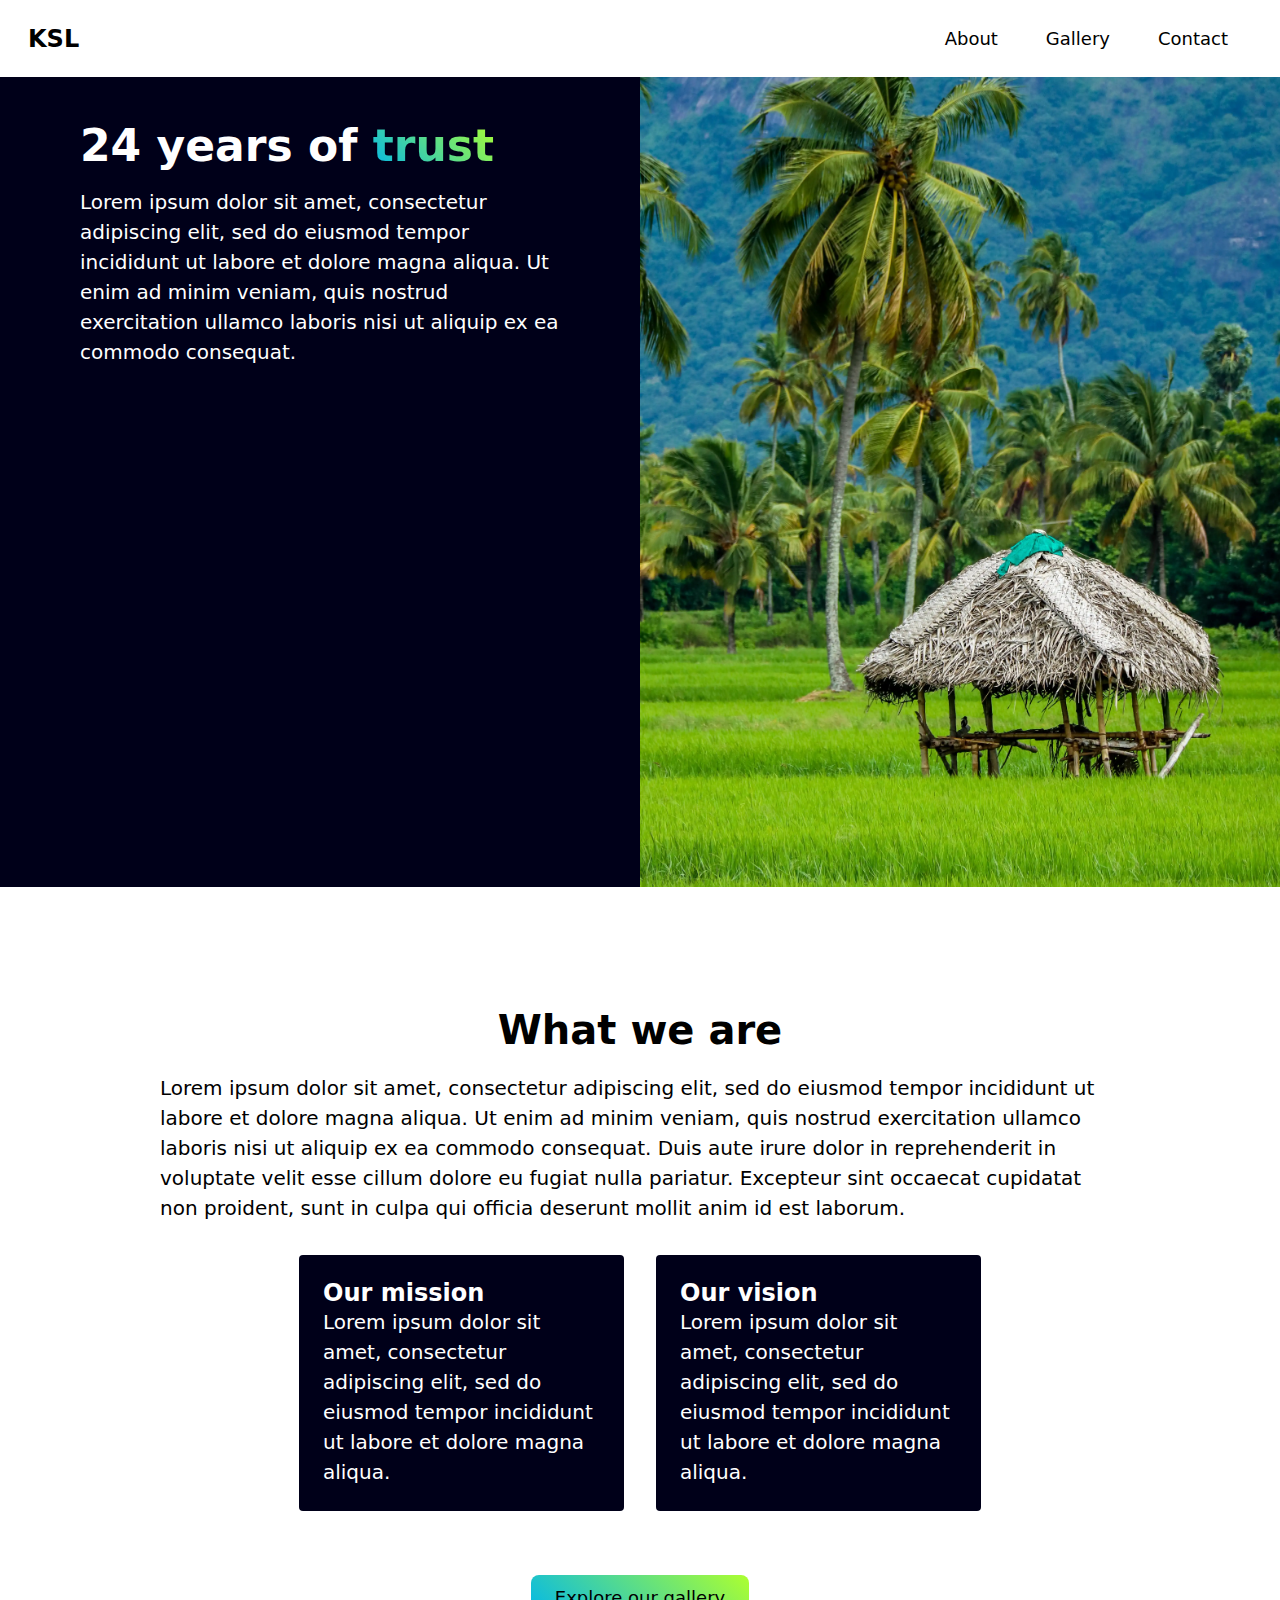
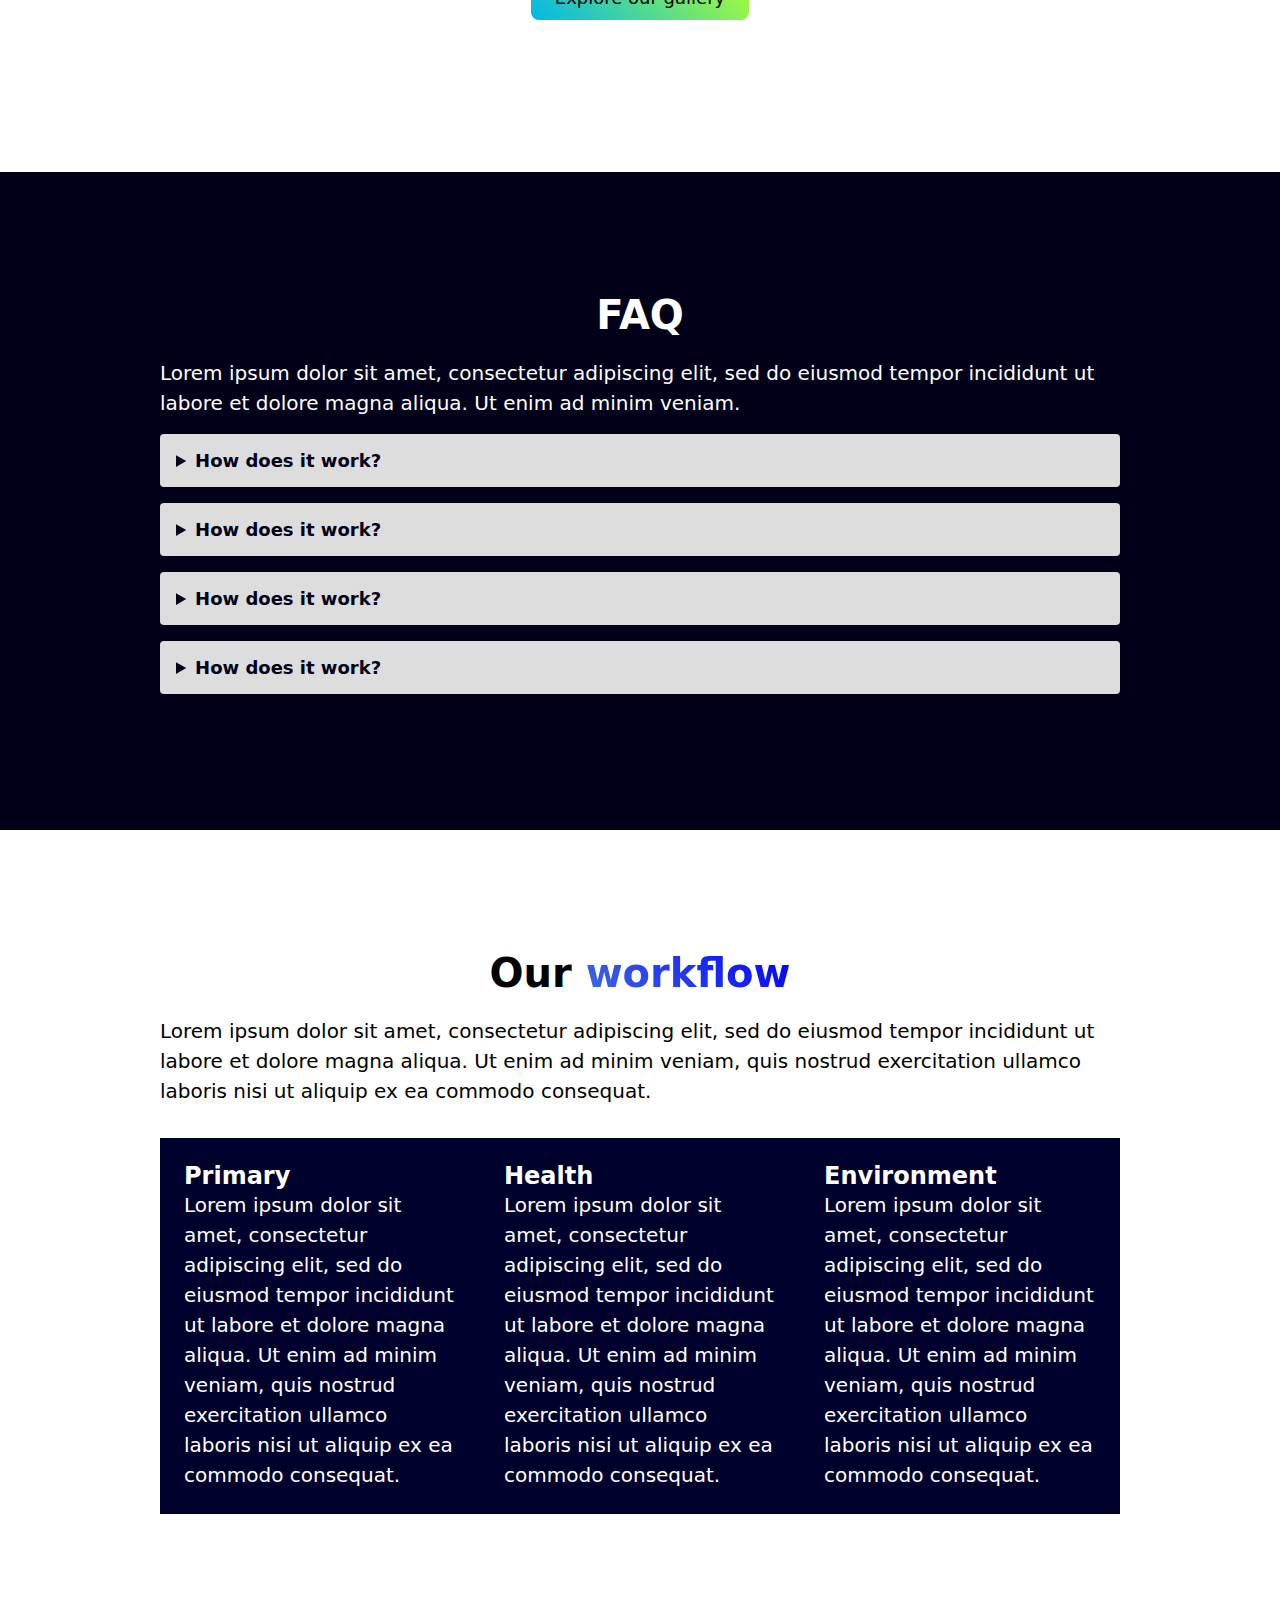
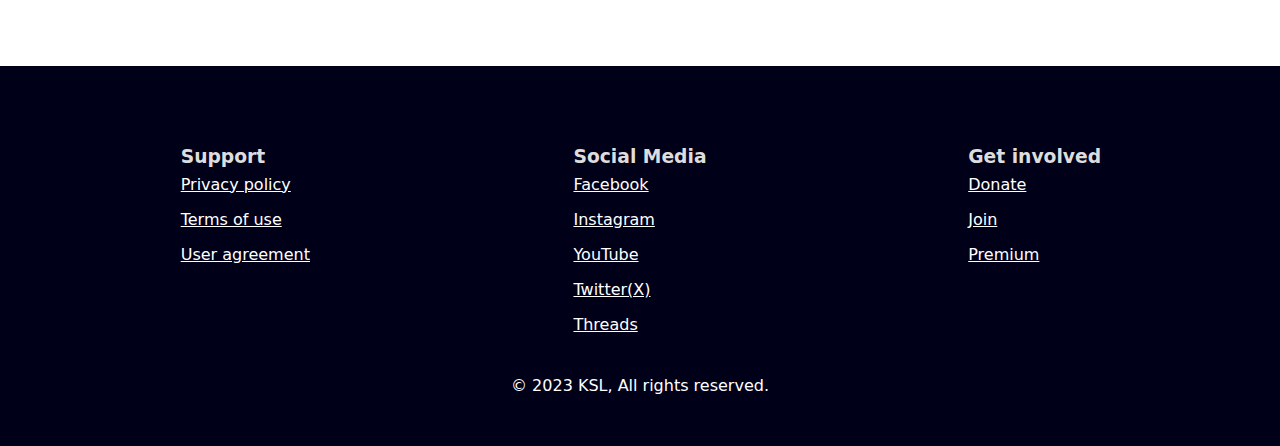
==== about.html @ 11c8d9db "initial commit" ====
<html>
  <head>
    <title>KSL | About page</title>
    <link rel="stylesheet" href="style.css" />
  </head>
  <body>
    <div class="hero">
      <div class="hero-grid">
        <article class="hero-text">
          <h1 class="hero-title">
            24 years of <span class="grd-1">trust</span>
          </h1>
          <p>
            Lorem ipsum dolor sit amet, consectetur adipiscing elit, sed do
            eiusmod tempor incididunt ut labore et dolore magna aliqua. Ut enim
            ad minim veniam, quis nostrud exercitation ullamco laboris nisi ut
            aliquip ex ea commodo consequat.
          </p>
        </article>
        <div class="hero-img">
          <nav class="nav">
            <a href="index.html" class="nav-brand">KSL</a>
            <ul class="nav-links">
              <li><a class="nav-link" href="about.html">About</a></li>
              <li><a class="nav-link" href="gallery.html">Gallery</a></li>
              <li><a class="nav-link" href="contact.html">Contact</a></li>
            </ul>
          </nav>
          <img src="img/4.webp" />
        </div>
      </div>
    </div>
    <section class="sect">
      <h1 class="sect-title">What we are</h1>
      <p class="sect-body">
        Lorem ipsum dolor sit amet, consectetur adipiscing elit, sed do eiusmod
        tempor incididunt ut labore et dolore magna aliqua. Ut enim ad minim
        veniam, quis nostrud exercitation ullamco laboris nisi ut aliquip ex ea
        commodo consequat. Duis aute irure dolor in reprehenderit in voluptate
        velit esse cillum dolore eu fugiat nulla pariatur. Excepteur sint
        occaecat cupidatat non proident, sunt in culpa qui officia deserunt
        mollit anim id est laborum.
      </p>
      <div class="about-flex">
        <article>
          <h2>Our mission</h2>
          <p>
            Lorem ipsum dolor sit amet, consectetur adipiscing elit, sed do
            eiusmod tempor incididunt ut labore et dolore magna aliqua.
          </p>
        </article>
        <article>
          <h2>Our vision</h2>
          <p>
            Lorem ipsum dolor sit amet, consectetur adipiscing elit, sed do
            eiusmod tempor incididunt ut labore et dolore magna aliqua.
          </p>
        </article>
      </div>
      <div class="btn-wrapper">
        <a class="btn" href="about.html">Explore our gallery</a>
      </div>
    </section>
    <section class="sect sect-dark">
      <h1 class="sect-title">FAQ</h1>
      <p class="sect-body">
        Lorem ipsum dolor sit amet, consectetur adipiscing elit, sed do eiusmod
        tempor incididunt ut labore et dolore magna aliqua. Ut enim ad minim
        veniam.
      </p>
      <details>
        <summary>How does it work?</summary>
        Lorem ipsum dolor sit amet, consectetur adipiscing elit, sed do eiusmod
        tempor incididunt ut labore et dolore magna aliqua. Ut enim ad minim
        veniam.
      </details>
      <details>
        <summary>How does it work?</summary>
        Lorem ipsum dolor sit amet, consectetur adipiscing elit, sed do eiusmod
        tempor incididunt ut labore et dolore magna aliqua. Ut enim ad minim
        veniam.
      </details>
      <details>
        <summary>How does it work?</summary>
        Lorem ipsum dolor sit amet, consectetur adipiscing elit, sed do eiusmod
        tempor incididunt ut labore et dolore magna aliqua. Ut enim ad minim
        veniam.
      </details>
      <details>
        <summary>How does it work?</summary>
        Lorem ipsum dolor sit amet, consectetur adipiscing elit, sed do eiusmod
        tempor incididunt ut labore et dolore magna aliqua. Ut enim ad minim
        veniam.
      </details>
    </section>
    <section class="sect">
      <h1 class="sect-title">Our <span class="grd-2">workflow</span></h1>
      <p class="sect-body">
        Lorem ipsum dolor sit amet, consectetur adipiscing elit, sed do eiusmod
        tempor incididunt ut labore et dolore magna aliqua. Ut enim ad minim
        veniam, quis nostrud exercitation ullamco laboris nisi ut aliquip ex ea
        commodo consequat.
      </p>
      <div class="flex-grp">
        <article class="flex-item">
          <h2>Primary</h2>
          <p>
            Lorem ipsum dolor sit amet, consectetur adipiscing elit, sed do
            eiusmod tempor incididunt ut labore et dolore magna aliqua. Ut enim
            ad minim veniam, quis nostrud exercitation ullamco laboris nisi ut
            aliquip ex ea commodo consequat.
          </p>
        </article>
        <article class="flex-item">
          <h2>Health</h2>
          <p>
            Lorem ipsum dolor sit amet, consectetur adipiscing elit, sed do
            eiusmod tempor incididunt ut labore et dolore magna aliqua. Ut enim
            ad minim veniam, quis nostrud exercitation ullamco laboris nisi ut
            aliquip ex ea commodo consequat.
          </p>
        </article>
        <article class="flex-item">
          <h2>Environment</h2>
          <p>
            Lorem ipsum dolor sit amet, consectetur adipiscing elit, sed do
            eiusmod tempor incididunt ut labore et dolore magna aliqua. Ut enim
            ad minim veniam, quis nostrud exercitation ullamco laboris nisi ut
            aliquip ex ea commodo consequat.
          </p>
        </article>
      </div>
    </section>
    <footer>
      <nav class="footer-grid">
        <article>
          <h3>Support</h3>
          <ul class="foot-links">
            <li><a class="foot-link" href="#">Privacy policy</a></li>
            <li><a class="foot-link" href="#">Terms of use</a></li>
            <li><a class="foot-link" href="#">User agreement</a></li>
          </ul>
        </article>
        <article>
          <h3>Social Media</h3>
          <ul class="foot-links">
            <li><a class="foot-link" href="#">Facebook</a></li>
            <li><a class="foot-link" href="#">Instagram</a></li>
            <li><a class="foot-link" href="#">YouTube</a></li>
            <li><a class="foot-link" href="#">Twitter(X)</a></li>
            <li><a class="foot-link" href="#">Threads</a></li>
          </ul>
        </article>
        <article>
          <h3>Get involved</h3>
          <ul class="foot-links">
            <li><a class="foot-link" href="#">Donate</a></li>
            <li><a class="foot-link" href="#">Join</a></li>
            <li><a class="foot-link" href="#">Premium</a></li>
          </ul>
        </article>
      </nav>
      <p class="foot-main">&copy; 2023 KSL, All rights reserved.</p>
    </footer>
  </body>
</html>
---- style.css ----
* {
  font-family: system-ui, sans-serif;
  margin: 0;
  padding: 0;
  box-sizing: border-box;
}

p {
  line-height: 1.5;
  font-size: 1.25rem;
}

.hero {
  max-height: 98.5vh;
  overflow: hidden;
  position: relative;
}

.hero-grid {
  display: grid;
  grid-template-columns: 1fr 1fr;
}

.hero-grid article {
  padding: 7.5rem 5rem;
  background: rgb(0, 0, 25);
  color: white;
}

.grd-1 {
  color: transparent;
  -webkit-background-clip: text;
  background-clip: text;
  background-image: linear-gradient(45deg, rgb(0, 183, 235), greenyellow);
}
.grd-2 {
  color: transparent;
  -webkit-background-clip: text;
  background-clip: text;
  background-image: linear-gradient(45deg, royalblue, blue);
}

.hero-img {
  overflow: hidden;
}

.nav {
  display: flex;
  padding: 1rem 1.75rem;
  justify-content: space-between;
  align-items: center;
  background: white;
  z-index: 99;
  list-style: none;
  position: fixed;
  width: 100%;
  left: 0;
  top: 0;
}

.nav-brand {
  text-decoration: none;
  color: black;
  font-weight: bolder;
  font-size: 1.5rem;
}

.nav-links {
  display: flex;
  list-style: none;
}

.nav-link {
  text-decoration: none;
  color: black;
  padding: 0.75rem 1.5rem;
  border-radius: 3rem;
  font-weight: 500;
  font-size: 1.125rem;
  display: block;
}

.nav-link:hover {
  color: white;
  text-decoration: underline;
  background: black;
}

.hero-title {
  font-size: 2.75rem;
  margin-bottom: 1rem;
}

.hero-img img {
  max-width: 50rem;
}

.hero-grid article p {
  font-weight: 300;
}

.sect {
  padding: 7.5rem 10rem;
}

.sect-dark {
  color: white;
  background: rgb(0, 0, 25);
}

.sect-title {
  text-align: center;
  font-size: 2.5rem;
  margin-bottom: 1.25rem;
}

.sect-body {
  font-size: 1.25rem;
}

.btn-wrapper {
  display: flex;
  justify-content: center;
  align-items: center;
  padding: 2rem;
}

.btn {
  padding: 0.75rem 1.5rem;
  border-radius: 0.5rem;
  border: none;
  color: black;
  font-weight: 500;
  font-size: 1.125rem;
  background: linear-gradient(45deg, rgb(0, 183, 235), greenyellow);
  text-decoration: none;
  display: block;
  cursor: pointer;
}

.btn:hover {
  text-decoration: underline;
  opacity: 0.8;
}

.img-flex {
  display: flex;
  justify-content: center;
  align-items: center;
  padding: 2rem 0;
}

.img-item {
  height: 250px;
  max-width: 250px;
  overflow: hidden;
  display: flex;
  justify-content: center;
  align-items: center;
}

.img-item img {
  transition: 300ms ease;
  max-width: 40rem;
}

.img-item:hover img {
  scale: 1.125;
}

footer {
  background: rgb(0, 0, 25);
  padding: 3rem;
}

.footer-grid {
  display: grid;
  color: #ddd;
  grid-template-columns: 1fr 1fr 1fr;
  justify-items: center;
  padding: 2rem 0;
}

.foot-links {
  list-style: none;
}

.foot-link {
  text-decoration: underline;
  color: white;
  display: inline-block;
  margin: 0.5rem 0;
}

.foot-link:hover {
  opacity: 0.75;
  text-decoration: none;
}

.foot-main {
  color: white;
  font-size: 1rem;
  text-align: center;
}

details {
  padding: 0.5rem 1rem;
  background: #ddd;
  margin: 1rem 0;
  font-size: 1.125rem;
  color: rgb(0, 0, 25);
  border-radius: 0.25rem;
}

summary {
  cursor: pointer;
  user-select: none;
  font-weight: 600;
  margin: 0.5rem 0;
}

.about-flex {
  padding: 2rem;
  gap: 2rem;
  display: flex;
  justify-content: center;
}

.about-flex article {
  border-radius: 0.25rem;
  background: rgb(0, 0, 25);
  color: white;
  padding: 1.5rem;
  max-width: 325px;
}

.about-flex article:hover {
  background: rgb(0, 0, 45);
}

.flex-grp {
  display: flex;
  justify-content: center;
  align-items: stretch;
  padding: 2rem 0;
}

.flex-item {
  width: 325px;
  color: white;
  padding: 1.5rem;
  transition: 500ms ease;
  background: rgb(0, 0, 45);
}

.flex-item:hover {
  width: 350px;
  background: rgb(0, 0, 25);
}

.contact {
  display: grid;
  grid-template-columns: 1fr 1fr 1fr;
  justify-items: center;
  margin: 4rem 0;
}

.contact article h1 {
  font-size: 2.5rem;
  font-weight: 300;
  margin-bottom: 0.75rem;
  color: rgb(0, 0, 45);
}

input,
textarea {
  font-size: 1.125rem;
  padding: 0.75rem 1rem;
  display: block;
  margin: 1rem 0;
  width: 30rem;
}

textarea {
  height: 15rem;
}

.gallery {
  display: grid;
  grid-template-columns: 2fr 2fr 3fr;
  grid-template-rows: 300px 350px 300px;
  gap: 1rem;
  padding: 2rem 0;
}

.glr-item {
  overflow: hidden;
  border-radius: 0.5rem;
}
.glr-item img {
  max-width: 40rem;
  transition: 300ms ease;
}

.glr-item:hover img {
  scale: 1.125;
}
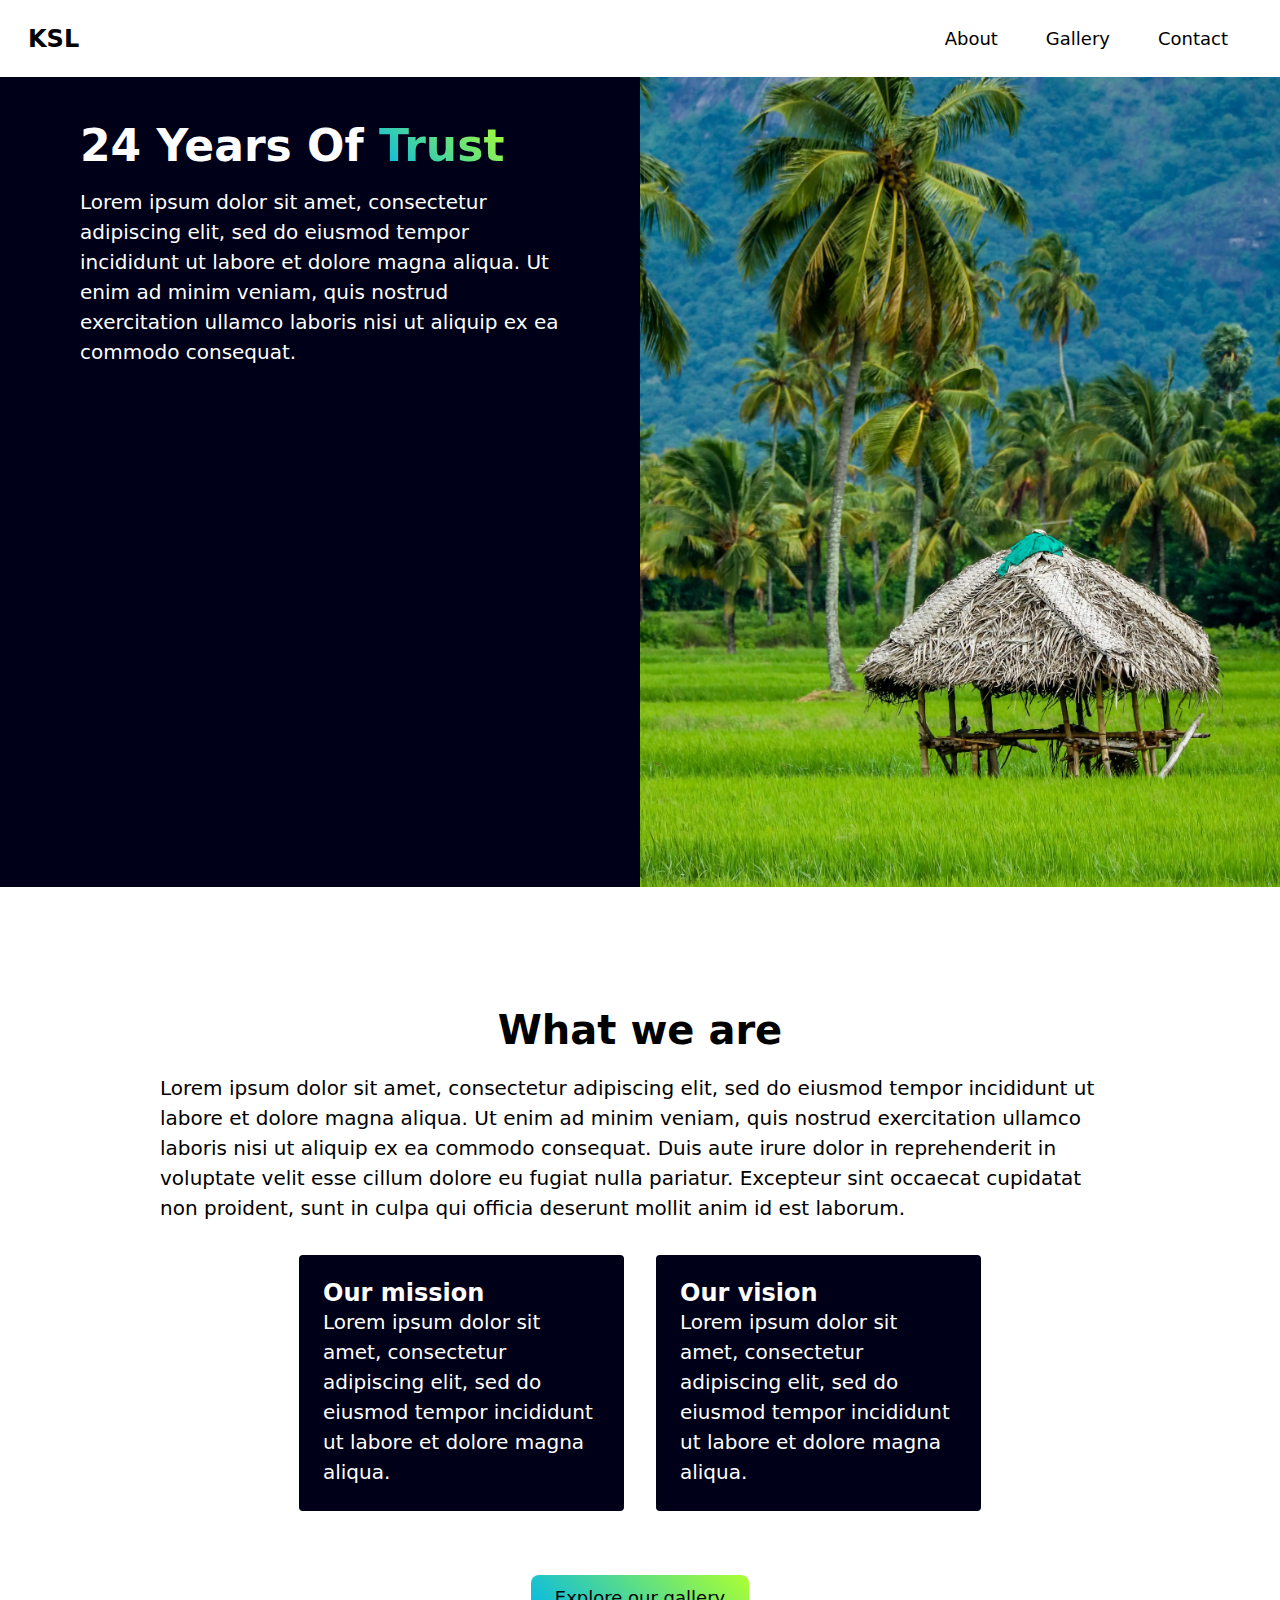
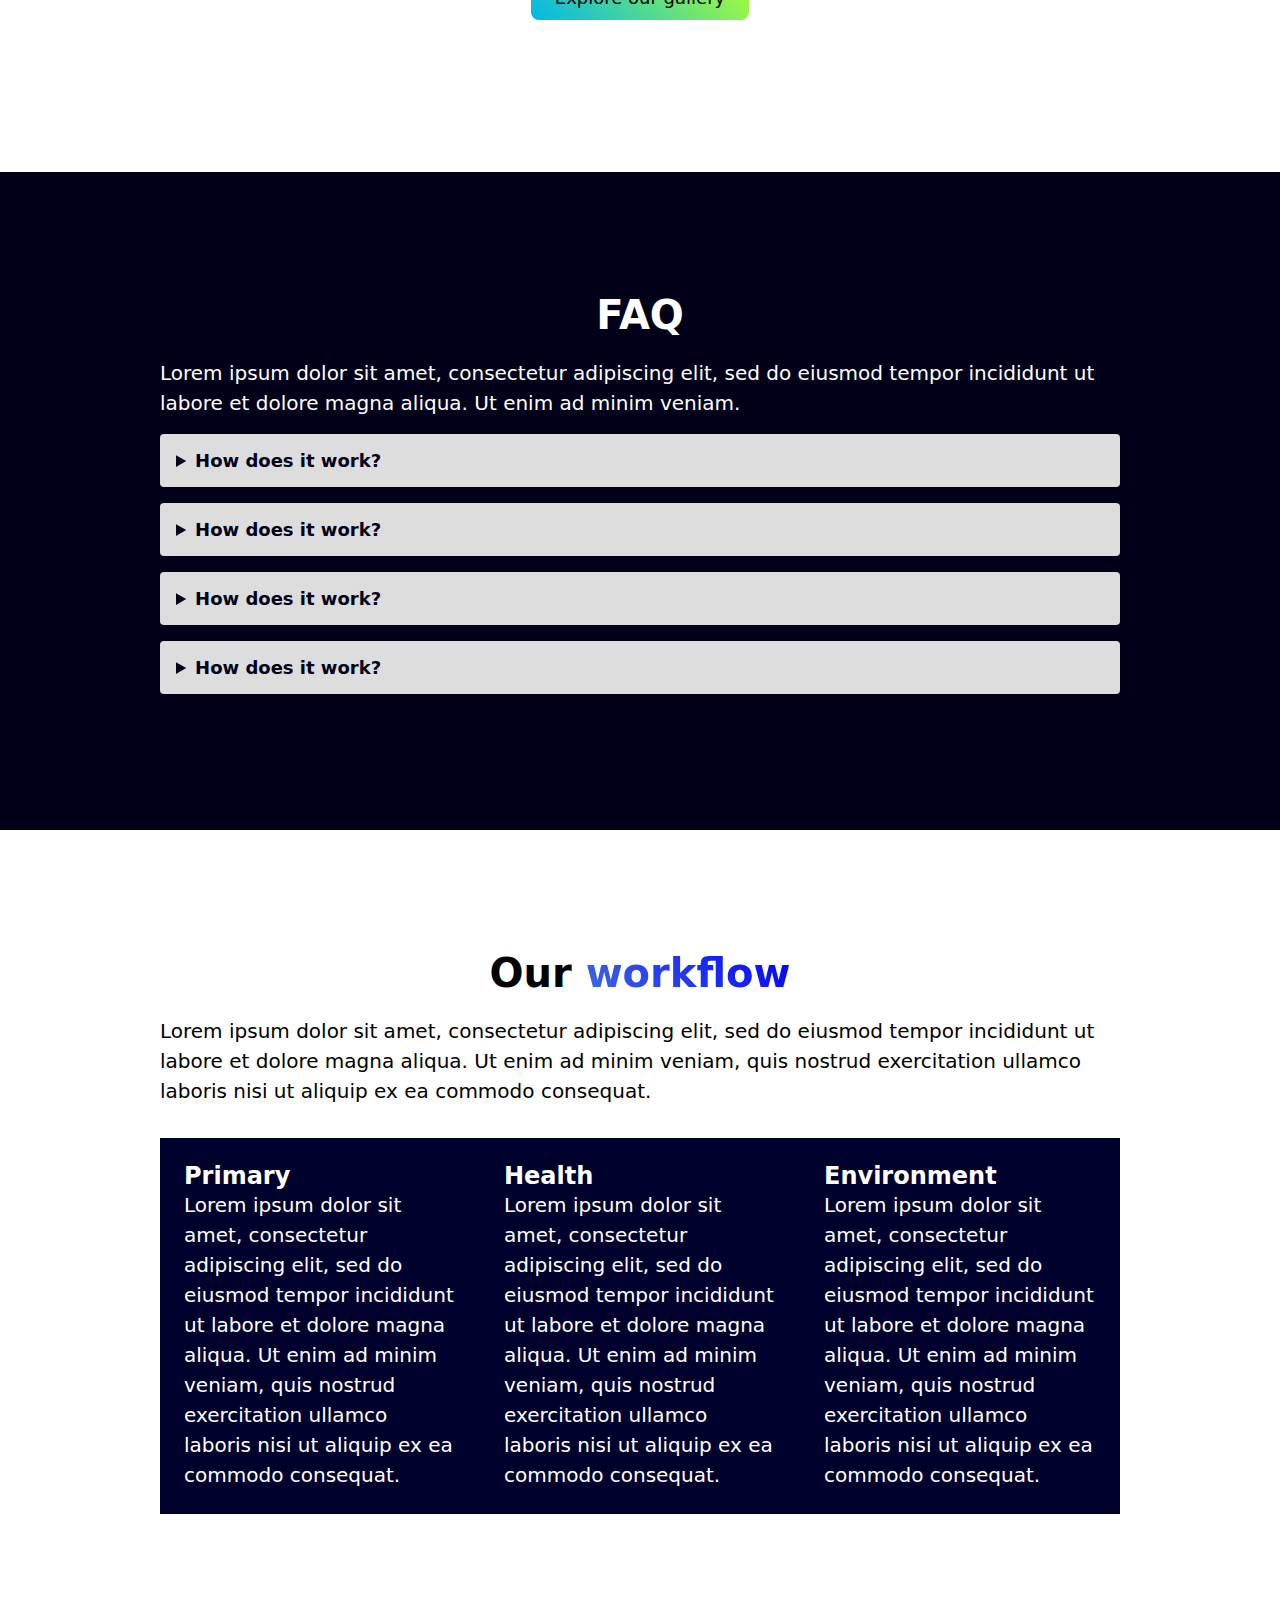
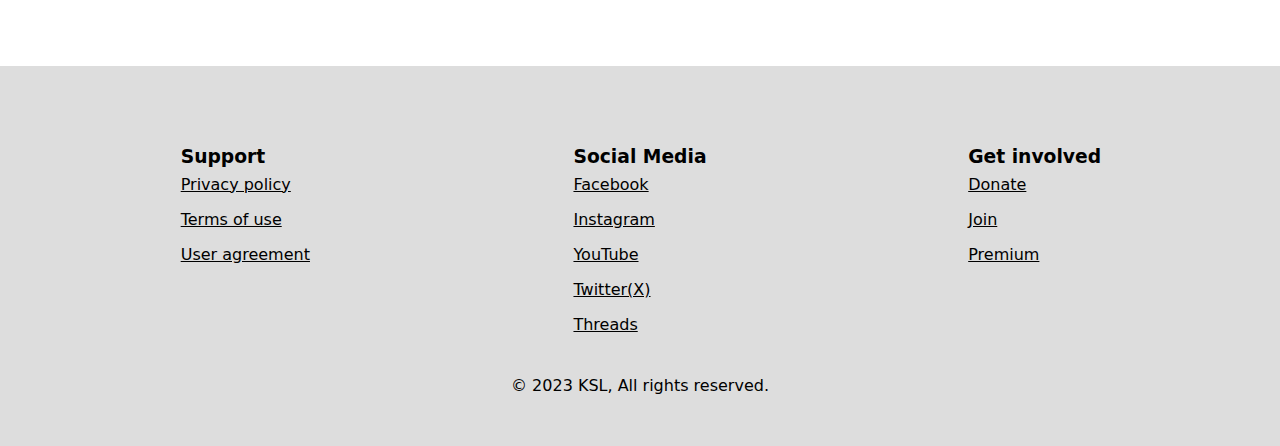
==== commit 94631815: "added DOCTYPE to all pages" ====
--- a/about.html
+++ b/about.html
@@ -1,4 +1,5 @@
-<html>
+<!DOCTYPE html>
+<html lang="en">
   <head>
     <title>KSL | About page</title>
     <link rel="stylesheet" href="style.css" />
--- a/style.css
+++ b/style.css
@@ -83,12 +83,14 @@
 .nav-link:hover {
   color: white;
   text-decoration: underline;
+  text-decoration-thickness: 2px;
   background: black;
 }
 
 .hero-title {
   font-size: 2.75rem;
   margin-bottom: 1rem;
+  text-transform: capitalize;
 }
 
 .hero-img img {
@@ -140,6 +142,7 @@
 
 .btn:hover {
   text-decoration: underline;
+  text-decoration-thickness: 2px;
   opacity: 0.8;
 }
 
@@ -169,13 +172,13 @@
 }
 
 footer {
-  background: rgb(0, 0, 25);
+  background: #ddd;
   padding: 3rem;
 }
 
 .footer-grid {
   display: grid;
-  color: #ddd;
+  color: black;
   grid-template-columns: 1fr 1fr 1fr;
   justify-items: center;
   padding: 2rem 0;
@@ -187,7 +190,7 @@
 
 .foot-link {
   text-decoration: underline;
-  color: white;
+  color: black;
   display: inline-block;
   margin: 0.5rem 0;
 }
@@ -198,7 +201,7 @@
 }
 
 .foot-main {
-  color: white;
+  color: black;
   font-size: 1rem;
   text-align: center;
 }
@@ -305,3 +308,26 @@
 .glr-item:hover img {
   scale: 1.125;
 }
+
+.sect-cols {
+  padding: 6rem;
+  display: grid;
+  grid-template-columns: repeat(2, 1fr);
+}
+
+.sect-cols article * {
+  text-align: left;
+}
+
+.sect-cols picture {
+  display: flex;
+  max-width: auto;
+  justify-content: center;
+  align-items: center;
+  overflow: hidden;
+}
+
+.sect-cols picture img {
+  border-radius: 0.5rem;
+  max-width: 35rem;
+}
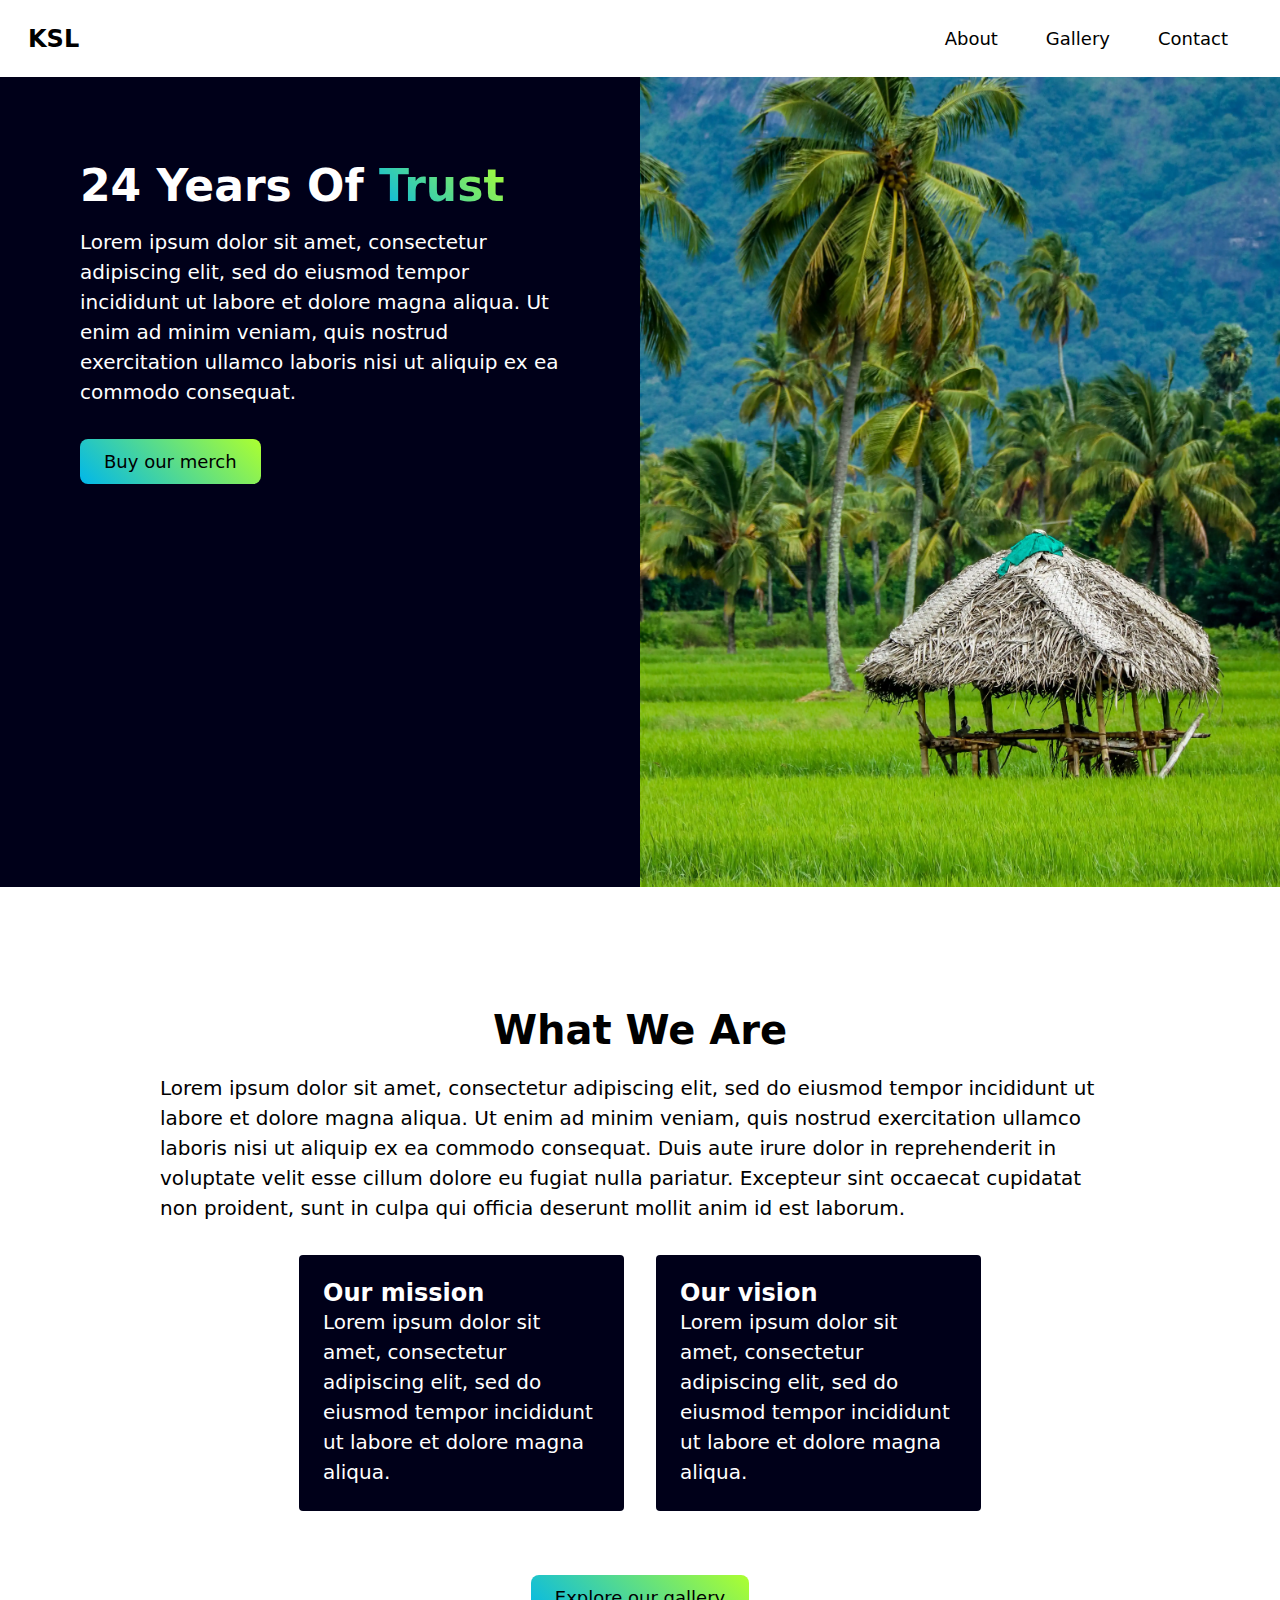
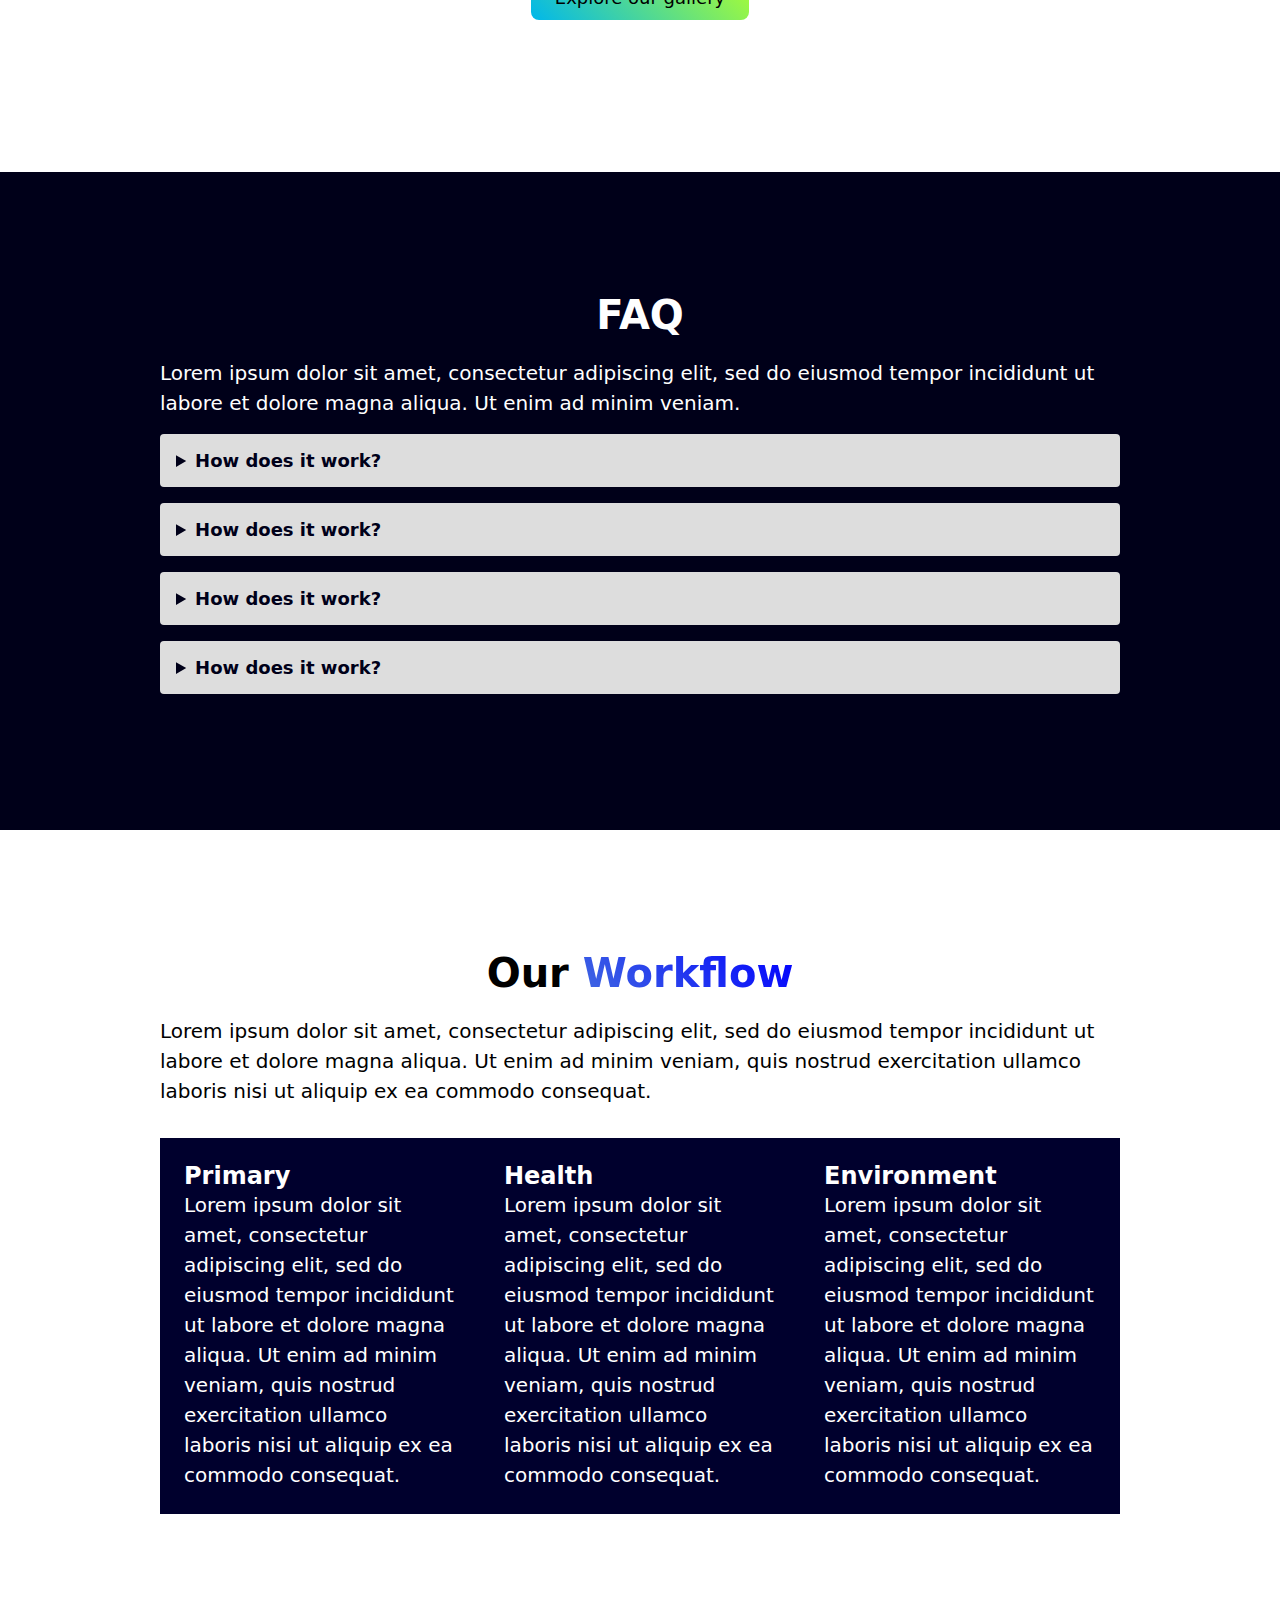
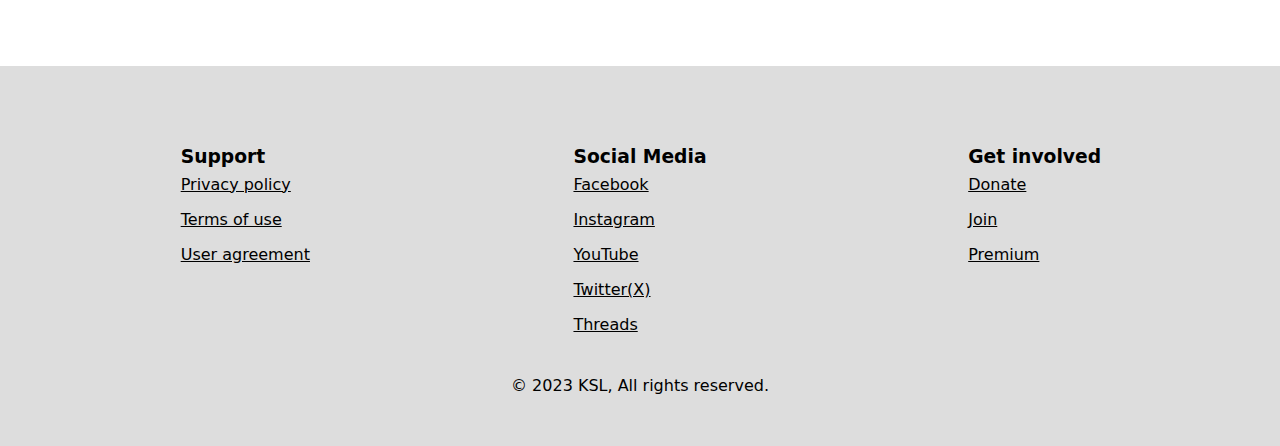
==== commit fa58f756: "slight changes" ====
--- a/about.html
+++ b/about.html
@@ -17,6 +17,12 @@
             ad minim veniam, quis nostrud exercitation ullamco laboris nisi ut
             aliquip ex ea commodo consequat.
           </p>
+          <div
+            class="btn-wrapper"
+            style="justify-content: start; padding-left: 0"
+          >
+            <a href="#" class="btn">Buy our merch</a>
+          </div>
         </article>
         <div class="hero-img">
           <nav class="nav">
--- a/style.css
+++ b/style.css
@@ -22,7 +22,7 @@
 }
 
 .hero-grid article {
-  padding: 7.5rem 5rem;
+  padding: 25% 5rem;
   background: rgb(0, 0, 25);
   color: white;
 }
@@ -111,6 +111,7 @@
 }
 
 .sect-title {
+  text-transform: capitalize;
   text-align: center;
   font-size: 2.5rem;
   margin-bottom: 1.25rem;
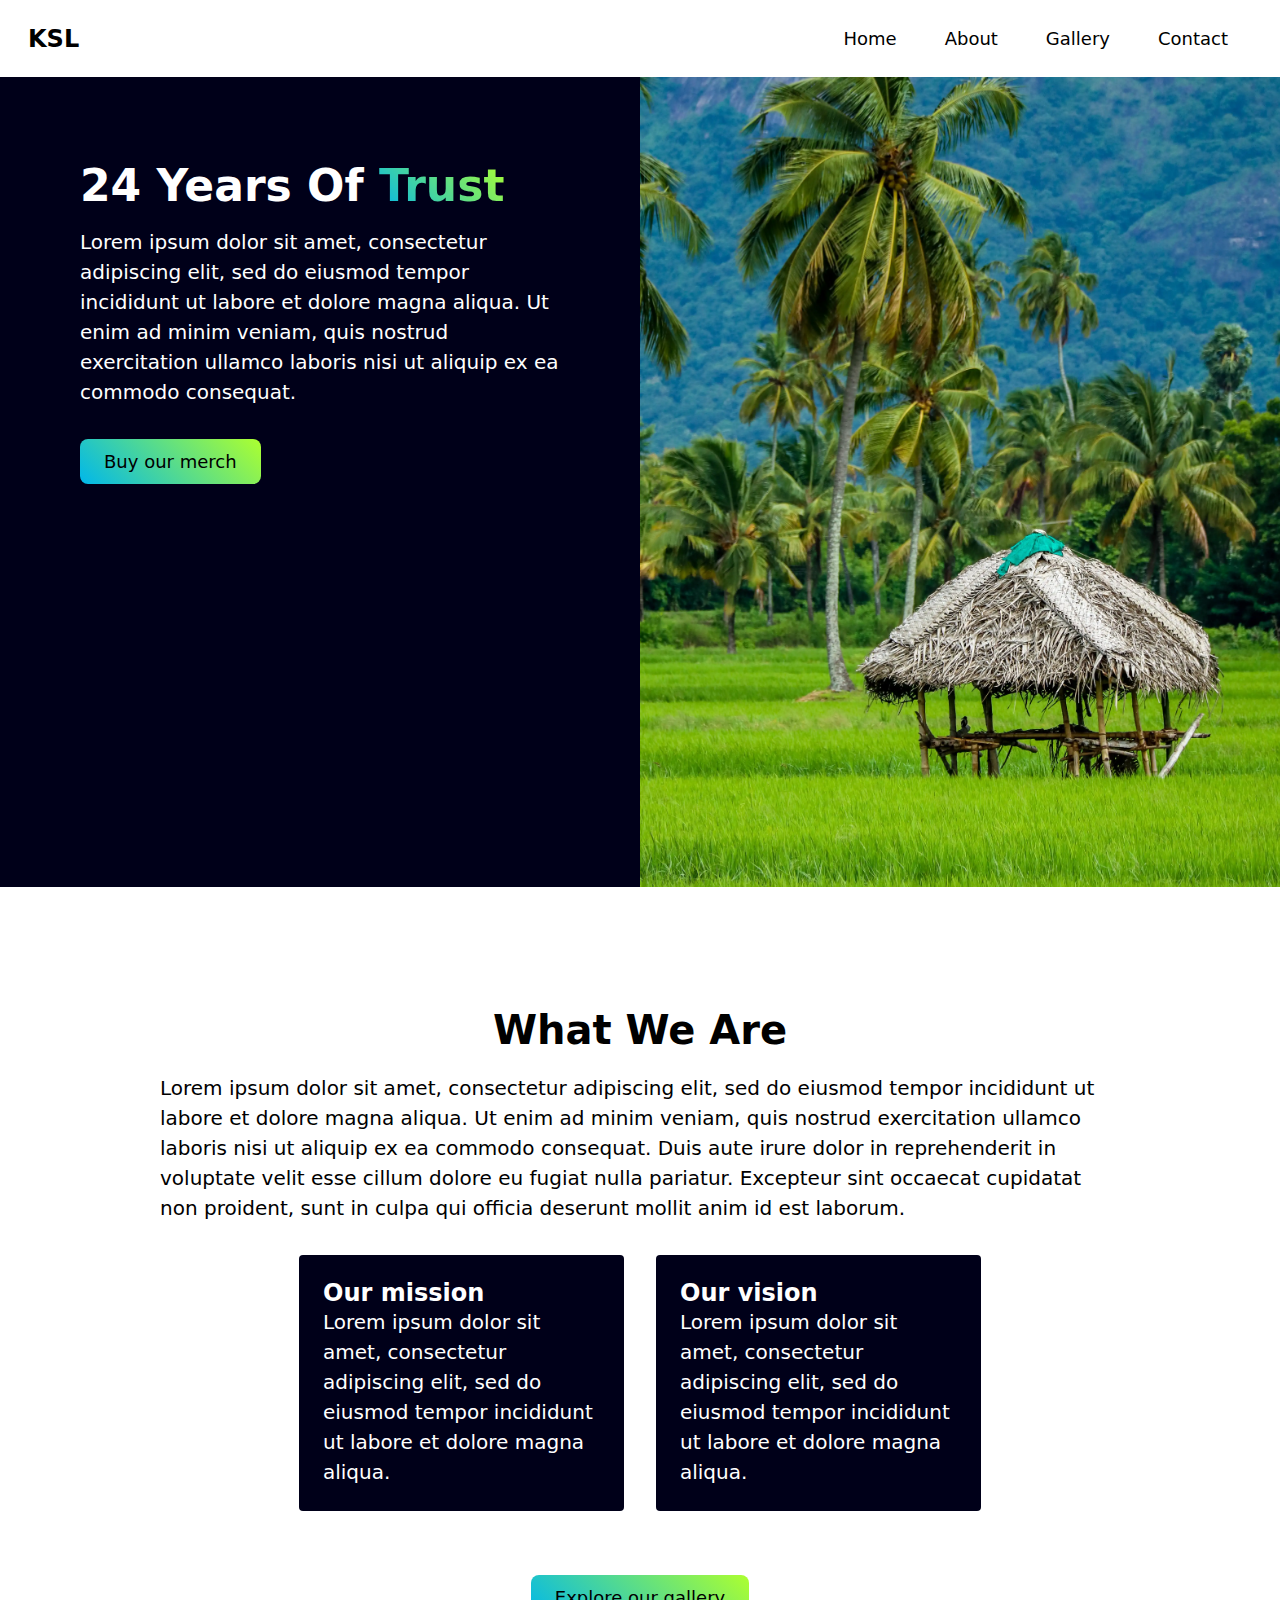
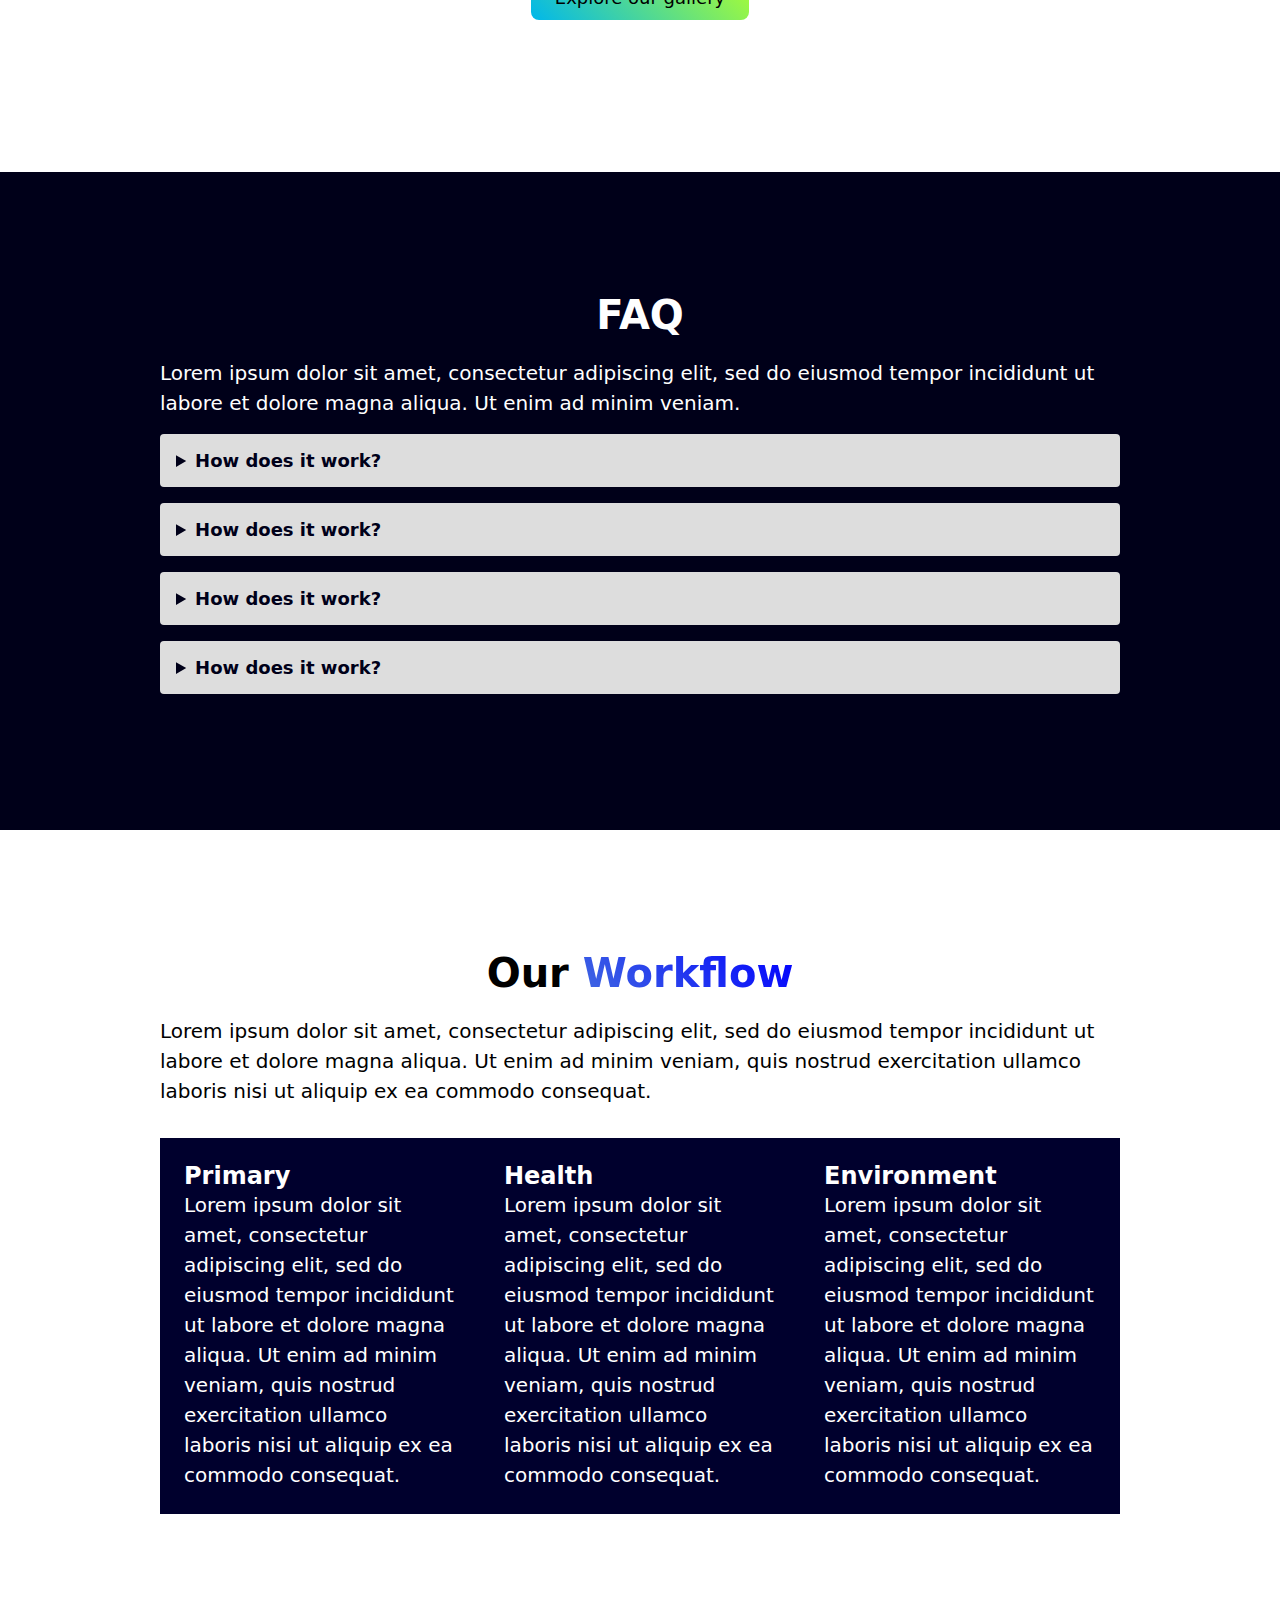
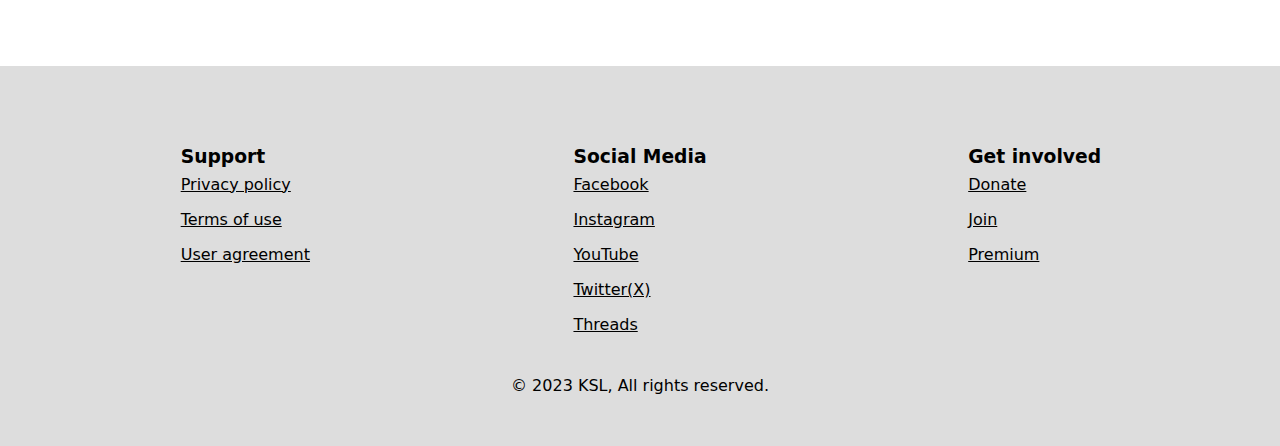
==== commit 765f2501: "changed lots of stuff" ====
--- a/about.html
+++ b/about.html
@@ -28,6 +28,7 @@
           <nav class="nav">
             <a href="index.html" class="nav-brand">KSL</a>
             <ul class="nav-links">
+              <li><a class="nav-link" href="index.html">Home</a></li>
               <li><a class="nav-link" href="about.html">About</a></li>
               <li><a class="nav-link" href="gallery.html">Gallery</a></li>
               <li><a class="nav-link" href="contact.html">Contact</a></li>
--- a/style.css
+++ b/style.css
@@ -151,7 +151,7 @@
   display: flex;
   justify-content: center;
   align-items: center;
-  padding: 2rem 0;
+  padding: 3.5rem 0;
 }
 
 .img-item {
@@ -294,11 +294,14 @@
   grid-template-columns: 2fr 2fr 3fr;
   grid-template-rows: 300px 350px 300px;
   gap: 1rem;
-  padding: 2rem 0;
+  padding: 3.5rem 0;
 }
 
 .glr-item {
   overflow: hidden;
+  display: flex;
+  justify-content: center;
+  align-items: center;
   border-radius: 0.5rem;
 }
 .glr-item img {
@@ -332,3 +335,31 @@
   border-radius: 0.5rem;
   max-width: 35rem;
 }
+
+/* newly added flex about section */
+.about-grid-wrapper {
+  display: grid;
+  grid-template-columns: repeat(3, 1fr);
+  justify-items: center;
+  padding: 3rem 0;
+  gap: 1rem;
+}
+
+.about-grid-item {
+  border: 2px solid rgb(100, 100, 105);
+  color: rgb(0, 0, 125);
+  padding: 1.75rem;
+}
+
+.about-item-title {
+  font-size: 1.5rem;
+  font-weight: 300;
+  color: rgb(0, 0, 25);
+  text-align: center;
+  margin-bottom: 0.5rem;
+  text-transform: uppercase;
+}
+
+hr {
+  margin: 0.5rem 0;
+}
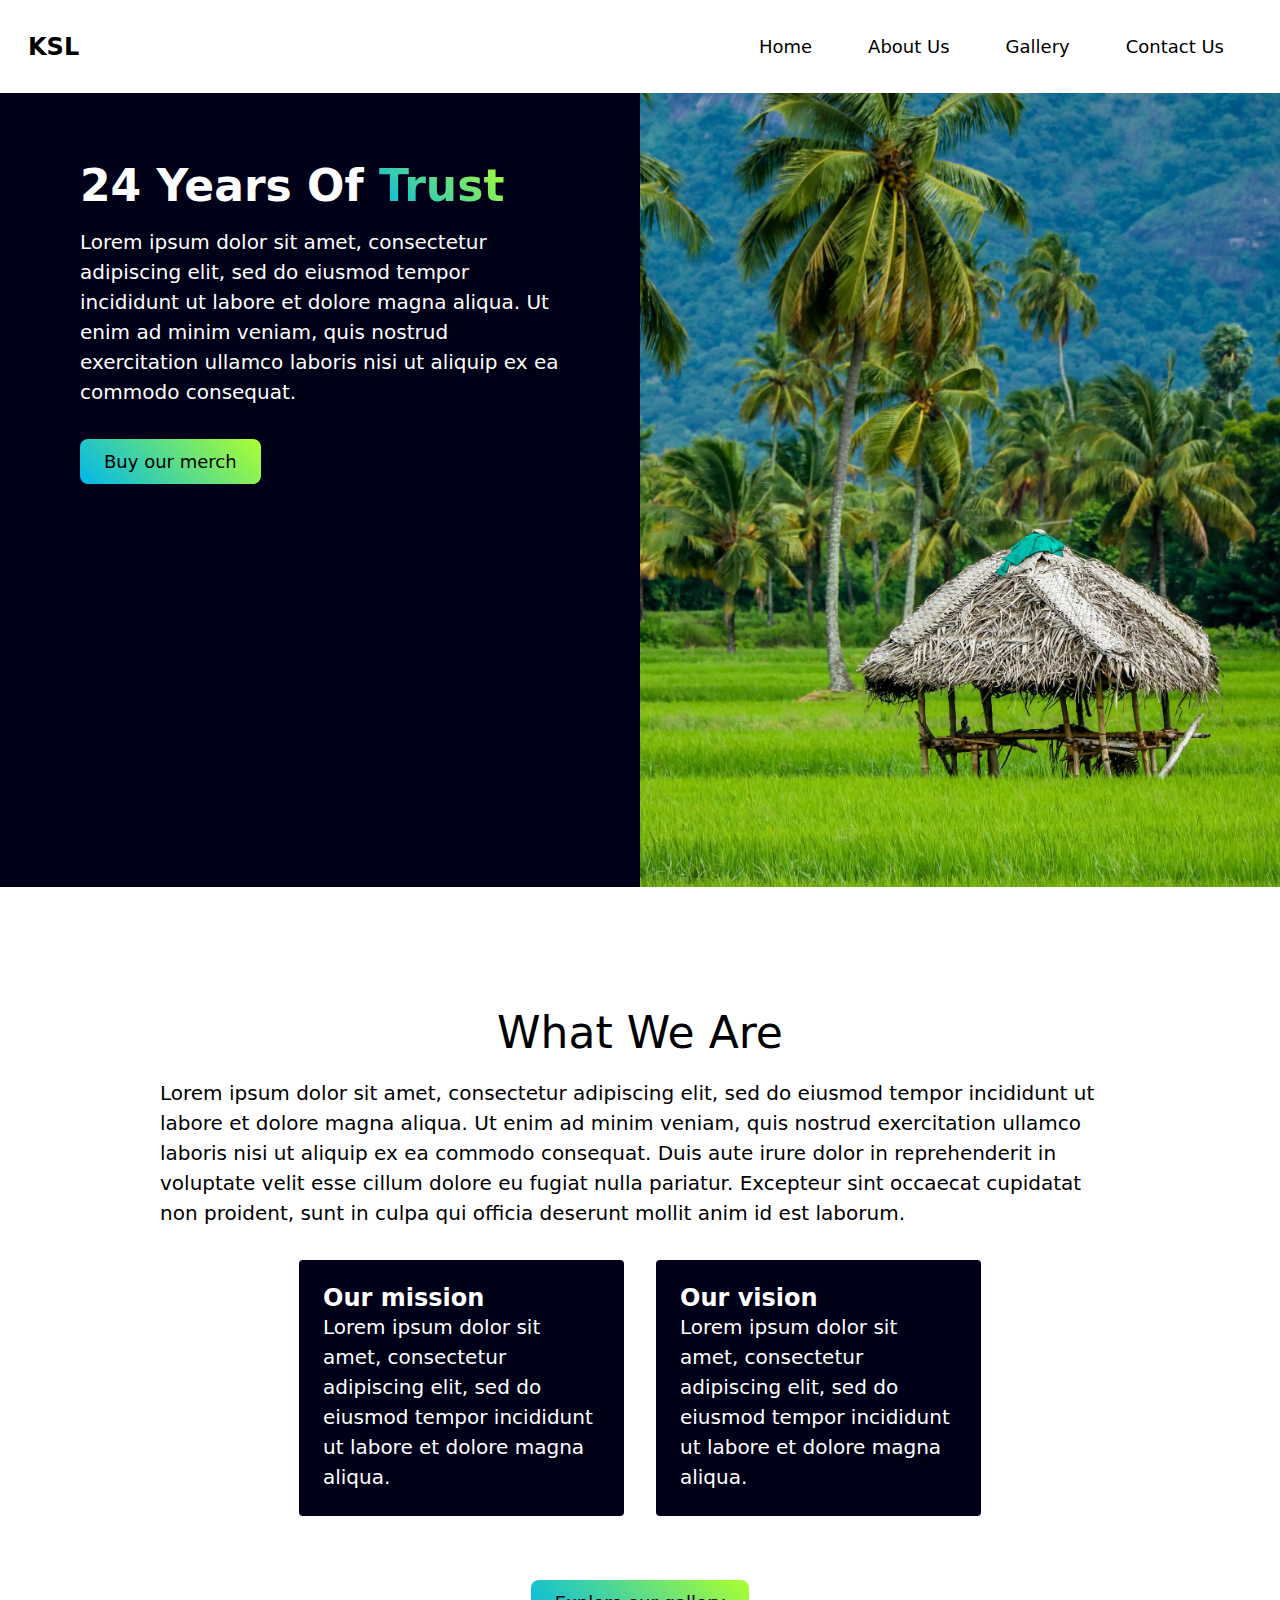
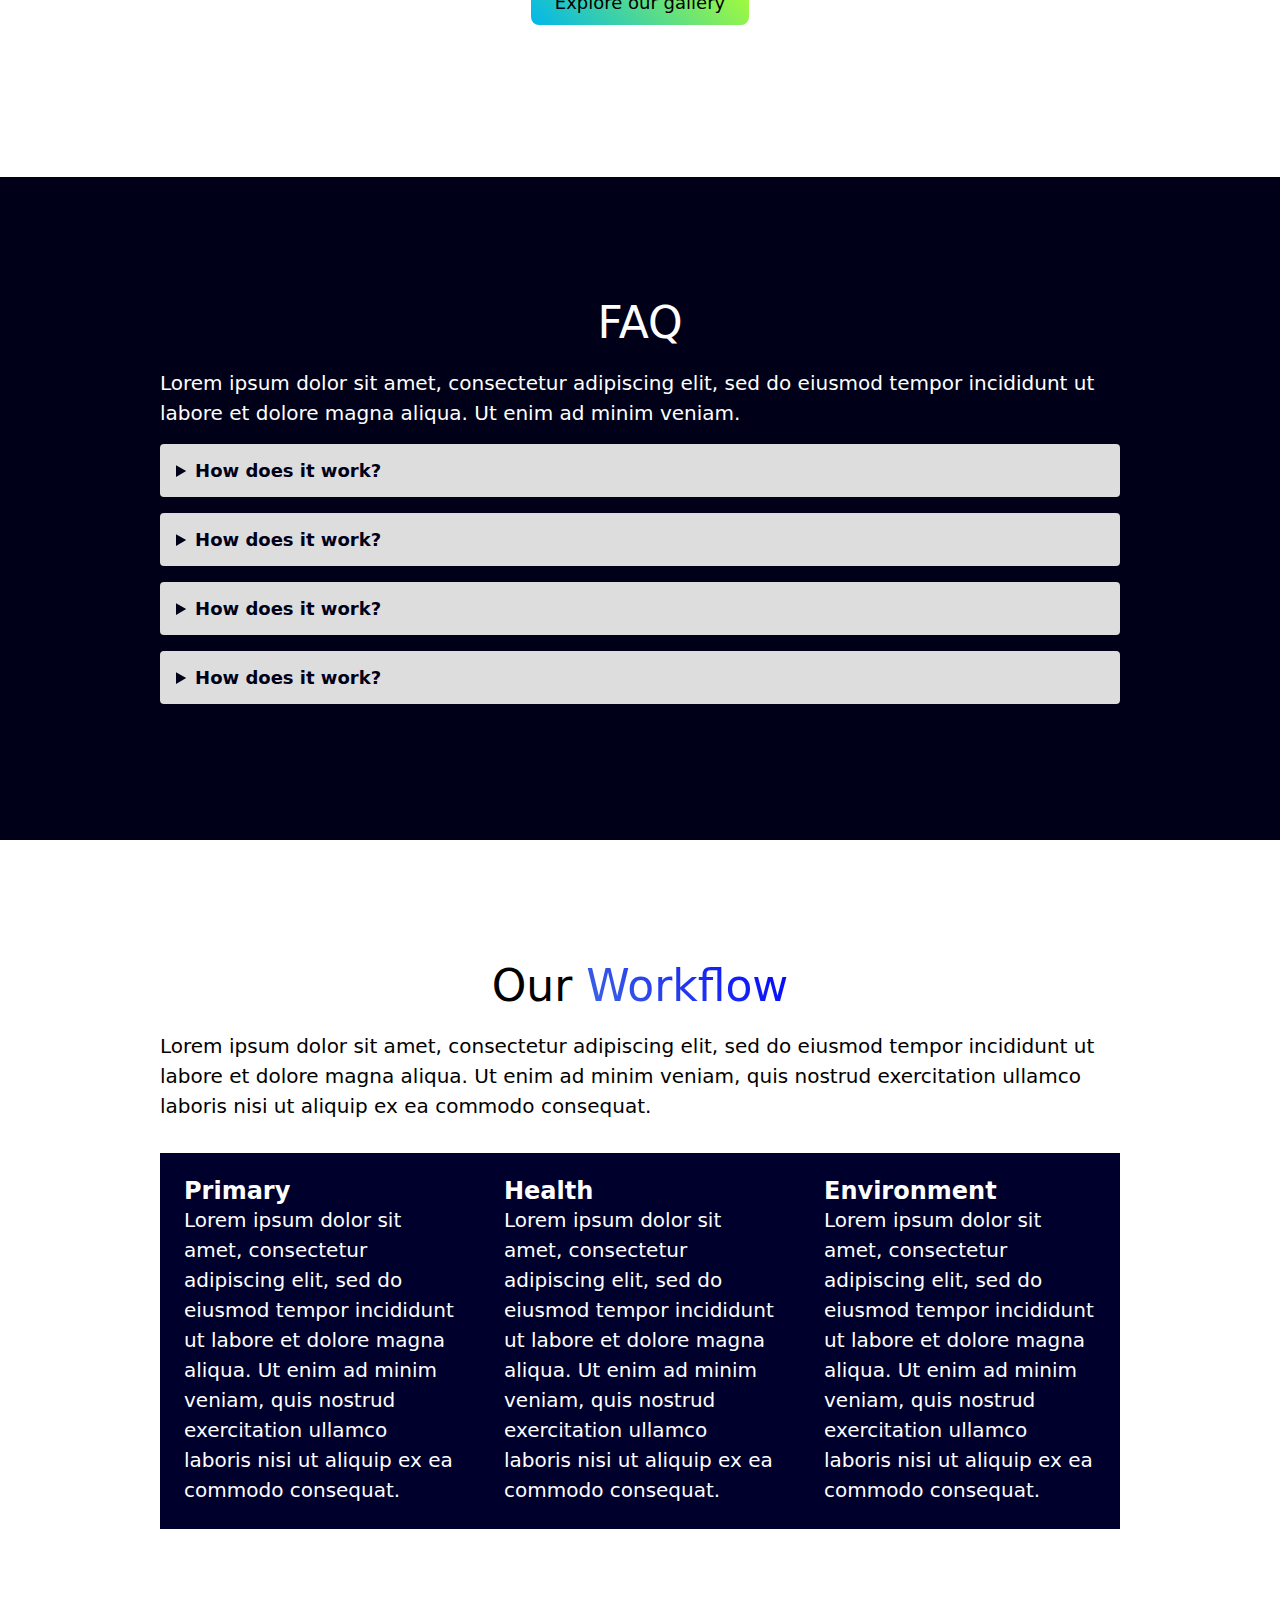
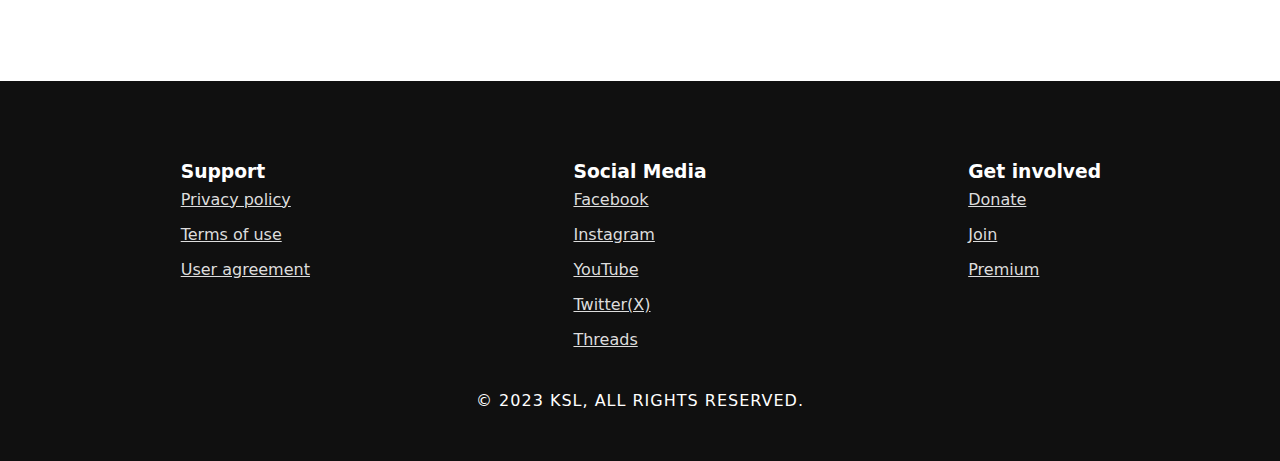
==== commit d97761cf: "slight changes" ====
--- a/about.html
+++ b/about.html
@@ -29,9 +29,9 @@
             <a href="index.html" class="nav-brand">KSL</a>
             <ul class="nav-links">
               <li><a class="nav-link" href="index.html">Home</a></li>
-              <li><a class="nav-link" href="about.html">About</a></li>
+              <li><a class="nav-link" href="about.html">About us</a></li>
               <li><a class="nav-link" href="gallery.html">Gallery</a></li>
-              <li><a class="nav-link" href="contact.html">Contact</a></li>
+              <li><a class="nav-link" href="contact.html">Contact us</a></li>
             </ul>
           </nav>
           <img src="img/4.webp" />
--- a/style.css
+++ b/style.css
@@ -46,7 +46,7 @@
 
 .nav {
   display: flex;
-  padding: 1rem 1.75rem;
+  padding: 1.5rem 1.75rem;
   justify-content: space-between;
   align-items: center;
   background: white;
@@ -73,8 +73,9 @@
 .nav-link {
   text-decoration: none;
   color: black;
-  padding: 0.75rem 1.5rem;
+  padding: 0.75rem 1.75rem;
   border-radius: 3rem;
+  text-transform: capitalize;
   font-weight: 500;
   font-size: 1.125rem;
   display: block;
@@ -113,7 +114,8 @@
 .sect-title {
   text-transform: capitalize;
   text-align: center;
-  font-size: 2.5rem;
+  font-weight: normal;
+  font-size: 2.75rem;
   margin-bottom: 1.25rem;
 }
 
@@ -173,13 +175,16 @@
 }
 
 footer {
-  background: #ddd;
+  background: #101010;
   padding: 3rem;
 }
 
+footer * {
+  color: white;
+}
+
 .footer-grid {
   display: grid;
-  color: black;
   grid-template-columns: 1fr 1fr 1fr;
   justify-items: center;
   padding: 2rem 0;
@@ -191,7 +196,7 @@
 
 .foot-link {
   text-decoration: underline;
-  color: black;
+  color: #ddd;
   display: inline-block;
   margin: 0.5rem 0;
 }
@@ -202,7 +207,9 @@
 }
 
 .foot-main {
-  color: black;
+  color: white;
+  text-transform: uppercase;
+  letter-spacing: 1px;
   font-size: 1rem;
   text-align: center;
 }
